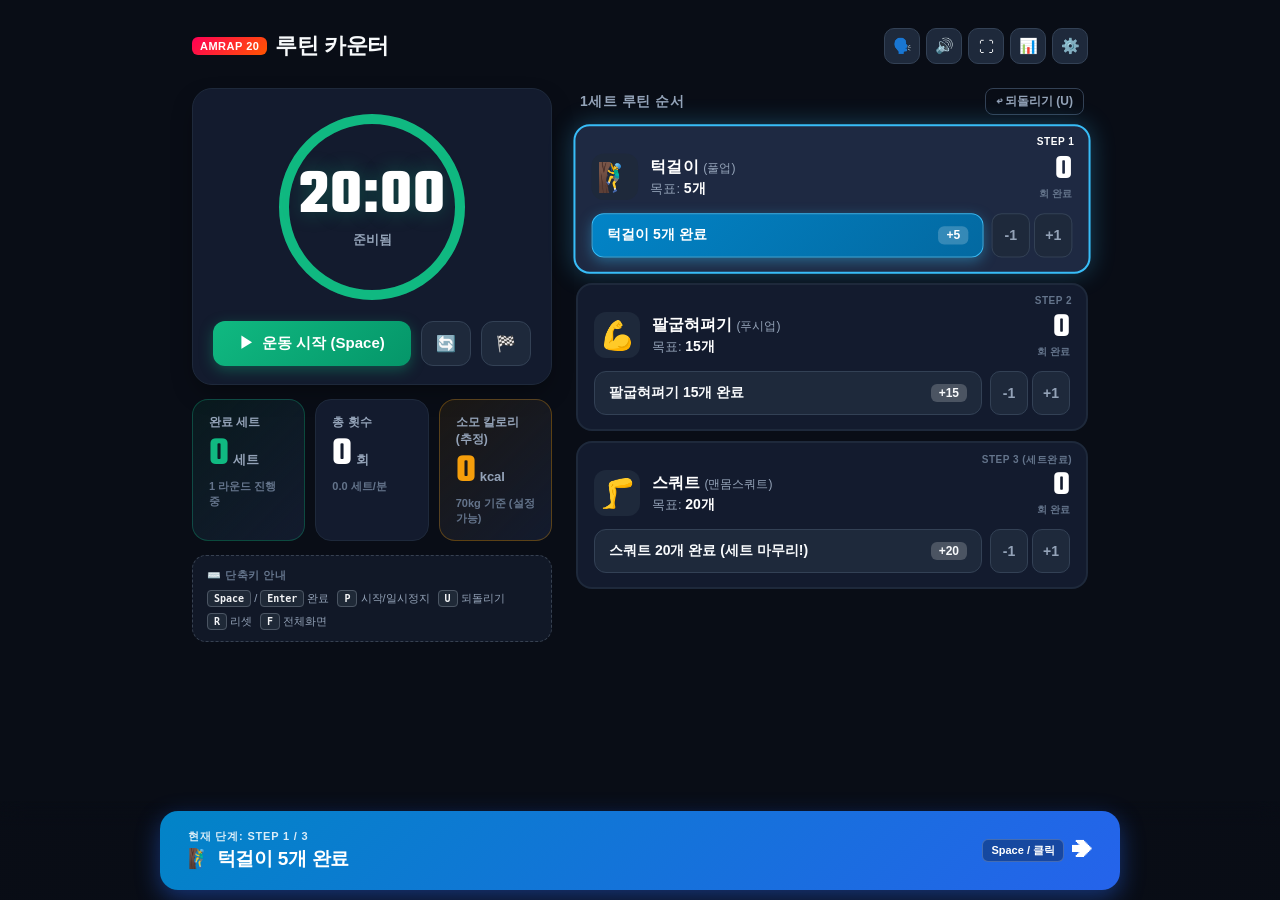
==== android/app/src/main/assets/index.html @ dd15c94a "feat: add android source files and wrapper" ====
<!DOCTYPE html>
<html lang="ko">
<head>
  <meta charset="UTF-8">
  <meta name="viewport" content="width=device-width, initial-scale=1.0, maximum-scale=1.0, user-scalable=no, viewport-fit=cover">
  <meta name="theme-color" content="#090d16">
  <meta name="apple-mobile-web-app-capable" content="yes">
  <meta name="apple-mobile-web-app-status-bar-style" content="black-translucent">
  <meta name="apple-mobile-web-app-title" content="AMRAP 20">
  <title>20분 AMRAP 운동 카운터</title>
  
  <link rel="manifest" href="manifest.json">
  <link rel="icon" type="image/png" href="icons/icon-192.png">
  <link rel="apple-touch-icon" href="icons/icon-192.png">
  
  <link rel="stylesheet" href="style.css">
  <link rel="preconnect" href="https://fonts.googleapis.com">
  <link rel="preconnect" href="https://fonts.gstatic.com" crossorigin>
  <link href="https://fonts.googleapis.com/css2?family=Pretendard:wght@400;600;700;800;900&family=Teko:wght@600;700&display=swap" rel="stylesheet">
</head>
<body>
  <div class="app-wrapper">
    <div class="app-container">
      <!-- Header -->
      <header class="app-header">
        <div class="header-left">
          <span class="badge-amrap">AMRAP 20</span>
          <h1>루틴 카운터</h1>
        </div>
        <div class="header-right">
          <button id="btnVoiceToggle" class="icon-btn" aria-label="음성 코치 토글" title="음성 코치 (TTS) 켜기/끄기">
            <span class="icon">🗣️</span>
          </button>
          <button id="btnSoundToggle" class="icon-btn" aria-label="사운드 토글" title="사운드 온/오프">
            <span class="icon">🔊</span>
          </button>
          <button id="btnFullscreen" class="icon-btn" aria-label="전체화면" title="전체화면 토글 (F)">
            <span class="icon">⛶</span>
          </button>
          <button id="btnHistory" class="icon-btn" aria-label="운동 기록" title="기록 보기">
            <span class="icon">📊</span>
          </button>
          <button id="btnSettings" class="icon-btn" aria-label="설정" title="시간 및 환경설정">
            <span class="icon">⚙️</span>
          </button>
        </div>
      </header>

      <!-- Desktop Layout Grid Wrapper -->
      <div class="main-content-grid">
        
        <!-- Left / Top Column: Timer & Live Stats -->
        <div class="timer-column">
          <!-- Timer Section -->
          <section class="timer-section">
            <div class="timer-card">
              <div class="timer-ring-container">
                <svg class="timer-ring-svg" viewBox="0 0 200 200">
                  <circle class="timer-ring-bg" cx="100" cy="100" r="88" />
                  <circle id="timerProgress" class="timer-ring-bar" cx="100" cy="100" r="88" />
                </svg>
                <div class="timer-content">
                  <div id="timerDisplay" class="timer-display">20:00</div>
                  <div id="timerStatus" class="timer-status">준비됨</div>
                </div>
              </div>

              <div class="timer-controls">
                <button id="btnStartPause" class="btn-primary-timer">
                  <span class="btn-icon">▶</span>
                  <span class="btn-text">운동 시작 (Space)</span>
                </button>
                <button id="btnReset" class="btn-secondary-timer" title="초기화 (R)">
                  <span class="btn-icon">🔄</span>
                </button>
                <button id="btnFinishEarly" class="btn-secondary-timer" title="운동 완료">
                  <span class="btn-icon">🏁</span>
                </button>
              </div>
            </div>
          </section>

          <!-- Live Stats Overview -->
          <section class="stats-overview">
            <div class="stat-box main-stat">
              <span class="stat-label">완료 세트</span>
              <div class="stat-value-wrap">
                <span id="statCompletedSets" class="stat-value highlight">0</span>
                <span class="stat-unit">세트</span>
              </div>
              <span id="statCurrentRound" class="stat-sub">1 라운드 진행 중</span>
            </div>

            <div class="stat-box">
              <span class="stat-label">총 횟수</span>
              <div class="stat-value-wrap">
                <span id="statTotalReps" class="stat-value">0</span>
                <span class="stat-unit">회</span>
              </div>
              <span id="statPace" class="stat-sub">0.0 세트/분</span>
            </div>

            <div class="stat-box calorie-stat">
              <span class="stat-label">소모 칼로리 (추정)</span>
              <div class="stat-value-wrap">
                <span id="statCalories" class="stat-value calorie-val">0</span>
                <span class="stat-unit">kcal</span>
              </div>
              <span id="statWeightLabel" class="stat-sub">70kg 기준 (설정 가능)</span>
            </div>
          </section>

          <!-- Keyboard Shortcuts Hint for Desktop Users -->
          <div class="keyboard-hints desktop-only">
            <div class="hints-title">⌨️ 단축키 안내</div>
            <div class="hints-grid">
              <span><kbd>Space</kbd> / <kbd>Enter</kbd> 완료</span>
              <span><kbd>P</kbd> 시작/일시정지</span>
              <span><kbd>U</kbd> 되돌리기</span>
              <span><kbd>R</kbd> 리셋</span>
              <span><kbd>F</kbd> 전체화면</span>
            </div>
          </div>
        </div>

        <!-- Right / Bottom Column: Routine Exercise Cards -->
        <div class="routine-column">
          <section class="exercise-section">
            <div class="section-title-wrap">
              <h2>1세트 루틴 순서</h2>
              <button id="btnUndo" class="btn-undo" title="이전 동작 취소 (U)">
                <span>↩ 되돌리기 (U)</span>
              </button>
            </div>

            <div class="exercise-cards">
              <!-- Exercise 1: Pull-up -->
              <div class="exercise-card" id="cardPullup" data-step="0">
                <div class="card-glow"></div>
                <div class="card-badge">STEP 1</div>
                <div class="card-main">
                  <div class="card-info">
                    <span class="ex-emoji">🧗‍♂️</span>
                    <div>
                      <h3 class="ex-name">턱걸이 <small>(풀업)</small></h3>
                      <p class="ex-target">목표: <strong>5개</strong></p>
                    </div>
                  </div>
                  <div class="card-count">
                    <span class="reps-done" id="repsPullup">0</span>
                    <span class="reps-label">회 완료</span>
                  </div>
                </div>
                <div class="card-actions">
                  <button class="btn-step-done" id="btnDonePullup">
                    <span>턱걸이 5개 완료</span>
                    <span class="plus-badge">+5</span>
                  </button>
                  <div class="rep-adjusters">
                    <button class="btn-adjust" data-ex="pullup" data-delta="-1" title="1회 감소">-1</button>
                    <button class="btn-adjust" data-ex="pullup" data-delta="1" title="1회 추가">+1</button>
                  </div>
                </div>
              </div>

              <!-- Exercise 2: Push-up -->
              <div class="exercise-card" id="cardPushup" data-step="1">
                <div class="card-glow"></div>
                <div class="card-badge">STEP 2</div>
                <div class="card-main">
                  <div class="card-info">
                    <span class="ex-emoji">💪</span>
                    <div>
                      <h3 class="ex-name">팔굽혀펴기 <small>(푸시업)</small></h3>
                      <p class="ex-target">목표: <strong>15개</strong></p>
                    </div>
                  </div>
                  <div class="card-count">
                    <span class="reps-done" id="repsPushup">0</span>
                    <span class="reps-label">회 완료</span>
                  </div>
                </div>
                <div class="card-actions">
                  <button class="btn-step-done" id="btnDonePushup">
                    <span>팔굽혀펴기 15개 완료</span>
                    <span class="plus-badge">+15</span>
                  </button>
                  <div class="rep-adjusters">
                    <button class="btn-adjust" data-ex="pushup" data-delta="-1" title="1회 감소">-1</button>
                    <button class="btn-adjust" data-ex="pushup" data-delta="1" title="1회 추가">+1</button>
                  </div>
                </div>
              </div>

              <!-- Exercise 3: Squat -->
              <div class="exercise-card" id="cardSquat" data-step="2">
                <div class="card-glow"></div>
                <div class="card-badge">STEP 3 (세트완료)</div>
                <div class="card-main">
                  <div class="card-info">
                    <span class="ex-emoji">🦵</span>
                    <div>
                      <h3 class="ex-name">스쿼트 <small>(맨몸스쿼트)</small></h3>
                      <p class="ex-target">목표: <strong>20개</strong></p>
                    </div>
                  </div>
                  <div class="card-count">
                    <span class="reps-done" id="repsSquat">0</span>
                    <span class="reps-label">회 완료</span>
                  </div>
                </div>
                <div class="card-actions">
                  <button class="btn-step-done" id="btnDoneSquat">
                    <span>스쿼트 20개 완료 (세트 마무리!)</span>
                    <span class="plus-badge">+20</span>
                  </button>
                  <div class="rep-adjusters">
                    <button class="btn-adjust" data-ex="squat" data-delta="-1" title="1회 감소">-1</button>
                    <button class="btn-adjust" data-ex="squat" data-delta="1" title="1회 추가">+1</button>
                  </div>
                </div>
              </div>
            </div>
          </section>
        </div>

      </div>

      <!-- Bottom Massive Action Button -->
      <div class="bottom-action-bar">
        <button id="btnMassiveAction" class="btn-massive-action">
          <div class="massive-action-content">
            <span id="massiveActionSubtitle" class="action-subtitle">현재 단계</span>
            <span id="massiveActionTitle" class="action-title">🔥 턱걸이 5개 완료하기</span>
          </div>
          <div class="action-btn-right">
            <span class="kbd-badge desktop-only">Space / 클릭</span>
            <span class="action-arrow">➔</span>
          </div>
        </button>
      </div>

      <!-- Workout Summary Modal -->
      <div id="modalSummary" class="modal-overlay">
        <div class="modal-card modal-card-lg">
          <div class="modal-header">
            <div class="celebrate-icon">🏆</div>
            <h2>운동 완료 & 성과 분석</h2>
            <p id="summarySubtitle">20분 동안 한계를 뛰어넘으셨습니다!</p>
          </div>
          <div class="modal-body">
            <!-- Score & Sets -->
            <div class="summary-highlight-box">
              <div class="summary-score-title">최종 달성 기록</div>
              <div class="summary-score-value">
                <span id="sumTotalSets">0</span> <small>세트</small>
                <span id="sumExtraRepsWrap" class="extra-reps-text">+ <span id="sumExtraReps">0</span>회</span>
              </div>
            </div>

            <!-- Reps Breakdown Grid -->
            <div class="summary-grid">
              <div class="summary-grid-item">
                <span class="sg-icon">🧗‍♂️</span>
                <span class="sg-name">턱걸이 (5개/세트)</span>
                <span id="sumPullups" class="sg-value">0회</span>
              </div>
              <div class="summary-grid-item">
                <span class="sg-icon">💪</span>
                <span class="sg-name">팔굽혀펴기 (15개/세트)</span>
                <span id="sumPushups" class="sg-value">0회</span>
              </div>
              <div class="summary-grid-item">
                <span class="sg-icon">🦵</span>
                <span class="sg-name">스쿼트 (20개/세트)</span>
                <span id="sumSquats" class="sg-value">0회</span>
              </div>
              <div class="summary-grid-item">
                <span class="sg-icon">⚡</span>
                <span class="sg-name">총 반복 횟수</span>
                <span id="sumGrandTotal" class="sg-value">0회</span>
              </div>
            </div>

            <!-- Detailed Calorie & Energy Analytics Card -->
            <div class="calorie-analytics-card">
              <div class="cac-header">
                <span class="cac-title">🔥 에너지 소비 및 칼로리 정밀 분석</span>
                <span class="cac-badge">METs & 일량 기반</span>
              </div>
              <div class="cac-main">
                <div class="cac-item">
                  <span class="cac-label">운동 중 직접 소모</span>
                  <span id="cacDirectCalories" class="cac-val">0 kcal</span>
                </div>
                <div class="cac-item">
                  <span class="cac-label">애프터번 효과 (EPOC)</span>
                  <span id="cacEpocCalories" class="cac-val text-amber">+0 kcal</span>
                </div>
                <div class="cac-item cac-total">
                  <span class="cac-label">총 추정 소비 칼로리</span>
                  <span id="cacTotalCalories" class="cac-val highlight-cal">0 kcal</span>
                </div>
              </div>
              <div class="cac-volume-row">
                <span>🏋️‍♂️ 총 들어올린 물리적 중량 (Work Volume)</span>
                <strong id="cacWorkVolume">약 0 kg</strong>
              </div>
            </div>

            <!-- User Calibration Bar (신뢰성 향상을 위한 사용자 입력) -->
            <div class="user-calibration-card">
              <div class="ucc-header">
                <span>👤 내 신체 정보로 칼로리 정확도 높이기</span>
              </div>
              <div class="ucc-inputs">
                <div class="ucc-input-group">
                  <label for="summaryWeightInput">체중(kg)</label>
                  <input type="number" id="summaryWeightInput" min="30" max="250" value="70">
                </div>
                <div class="ucc-input-group">
                  <label for="summaryGenderSelect">성별</label>
                  <select id="summaryGenderSelect">
                    <option value="male">남성</option>
                    <option value="female">여성</option>
                  </select>
                </div>
                <div class="ucc-input-group">
                  <label for="summaryIntensitySelect">체감 난이도</label>
                  <select id="summaryIntensitySelect">
                    <option value="1.0">보통 (RPE 7)</option>
                    <option value="1.15" selected>고강도 (RPE 8.5)</option>
                    <option value="1.3">한계 돌파 (RPE 10)</option>
                  </select>
                </div>
              </div>
              <p class="ucc-tip">💡 맨몸운동은 체중에 비례해 일량($W=mgh$)이 달라지므로, 실제 체중을 입력할 때 가장 신뢰성 높은 결과가 산출됩니다.</p>
            </div>

            <!-- Achieved Fitness Benefits (얻을 수 있는 신체적 결과물) -->
            <div class="fitness-benefits-card">
              <div class="fbc-title">🎯 이번 20분 세션으로 얻은 신체적 이점</div>
              <div class="fbc-list">
                <div class="fbc-item">
                  <span class="fbc-icon">🧗‍♂️</span>
                  <div>
                    <strong>상체 당기기 & 자세 교정 (턱걸이)</strong>
                    <p>광배근·대원근·이두근 자극 및 견갑골 하강 안정화로 굽은 등과 라운드숄더 개선에 탁월합니다.</p>
                  </div>
                </div>
                <div class="fbc-item">
                  <span class="fbc-icon">💪</span>
                  <div>
                    <strong>상체 밀기 & 코어 안정성 (팔굽혀펴기)</strong>
                    <p>대흉근(가슴)과 삼두근의 근지구력을 한계까지 펌핑하며, 플랭크 코어 지지력을 함께 단련합니다.</p>
                  </div>
                </div>
                <div class="fbc-item">
                  <span class="fbc-icon">🦵</span>
                  <div>
                    <strong>하체 파워 & 기초대사 증대 (스쿼트)</strong>
                    <p>인체 최대 근육군인 대퇴사두근과 둔근을 자극하여 혈당 조절 및 전신 혈액순환을 강력히 촉진합니다.</p>
                  </div>
                </div>
                <div class="fbc-item">
                  <span class="fbc-icon">⚡</span>
                  <div>
                    <strong>대사 활성화 & 심폐지구력 (AMRAP HIIT)</strong>
                    <p>무산소·유산소 하이브리드 부하로 최대산소섭취량(VO2 Max)을 자극하고 운동 후 24시간 애프터번을 유도합니다.</p>
                  </div>
                </div>
              </div>
            </div>

            <!-- Duration & Pace Info -->
            <div class="summary-info-row">
              <span>⏱ 실제 운동 시간</span>
              <strong id="sumDuration">20:00</strong>
            </div>
            <div class="summary-info-row">
              <span>⚡ 평균 세트 페이스</span>
              <strong id="sumAvgPace">-</strong>
            </div>
          </div>
          <div class="modal-footer">
            <button id="btnShareRecord" class="btn-modal-share">📋 성과 요약 복사 (카톡/SNS 공유)</button>
            <button id="btnSaveRecord" class="btn-modal-primary">기록 저장하기</button>
            <button id="btnCloseSummary" class="btn-modal-secondary">닫기</button>
          </div>
        </div>
      </div>

      <!-- History Modal -->
      <div id="modalHistory" class="modal-overlay">
        <div class="modal-card">
          <div class="modal-header">
            <div class="celebrate-icon">📊</div>
            <h2>운동 기록 히스토리</h2>
            <p>이전 20분 AMRAP 챌린지 기록들입니다.</p>
          </div>
          <div class="modal-body history-list-container">
            <div id="historyList" class="history-list">
              <!-- Dynamic items -->
            </div>
          </div>
          <div class="modal-footer">
            <button id="btnClearHistory" class="btn-modal-danger">기록 전체 삭제</button>
            <button id="btnCloseHistory" class="btn-modal-secondary">닫기</button>
          </div>
        </div>
      </div>

      <!-- Settings Modal -->
      <div id="modalSettings" class="modal-overlay">
        <div class="modal-card">
          <div class="modal-header">
            <div class="celebrate-icon">⚙️</div>
            <h2>환경설정 & 사용자 프로필</h2>
            <p>운동 시간 및 정확한 칼로리 측정을 위한 신체 정보를 설정합니다.</p>
          </div>
          <div class="modal-body">
            <!-- User Body Profile Section -->
            <div class="setting-section-box">
              <h3 class="setting-subhead">👤 사용자 신체 프로필 (칼로리 정밀 계산)</h3>
              <div class="setting-grid-2col">
                <div class="setting-group">
                  <label for="settingWeight">체중 (kg)</label>
                  <input type="number" id="settingWeight" min="30" max="250" value="70" class="input-modern">
                </div>
                <div class="setting-group">
                  <label for="settingAge">나이 (만 나이)</label>
                  <input type="number" id="settingAge" min="10" max="100" value="30" class="input-modern">
                </div>
              </div>
              <div class="setting-grid-2col">
                <div class="setting-group">
                  <label for="settingGender">성별</label>
                  <select id="settingGender" class="input-modern">
                    <option value="male">남성</option>
                    <option value="female">여성</option>
                  </select>
                </div>
                <div class="setting-group">
                  <label for="settingIntensity">기본 체감 강도</label>
                  <select id="settingIntensity" class="input-modern">
                    <option value="1.0">보통 (RPE 7)</option>
                    <option value="1.15" selected>고강도 (RPE 8.5)</option>
                    <option value="1.3">한계 돌파 (RPE 10)</option>
                  </select>
                </div>
              </div>
            </div>

            <!-- Timer Presets -->
            <div class="setting-group">
              <label>⏱ 제한 시간 선택</label>
              <div class="time-presets">
                <button class="btn-preset active" data-minutes="20">20분 (표준)</button>
                <button class="btn-preset" data-minutes="15">15분</button>
                <button class="btn-preset" data-minutes="10">10분</button>
                <button class="btn-preset" data-minutes="5">5분</button>
              </div>
            </div>

            <!-- Voice & Vibration Toggles -->
            <div class="setting-group">
              <label>🗣️ 음성 코치 (TTS)</label>
              <div class="toggle-switch-row">
                <span>단계 전환 시 한국어 음성 안내</span>
                <input type="checkbox" id="toggleVoice" checked>
              </div>
            </div>
            <div class="setting-group">
              <label>📳 진동 피드백 (모바일)</label>
              <div class="toggle-switch-row">
                <span>버튼 클릭 시 진동 울림</span>
                <input type="checkbox" id="toggleVibration" checked>
              </div>
            </div>
          </div>
          <div class="modal-footer">
            <button id="btnSaveSettings" class="btn-modal-primary">설정 저장하기</button>
          </div>
        </div>
      </div>

    </div>
  </div>

  <script src="app.js"></script>
  <script>
    // Register Service Worker for PWA
    if ('serviceWorker' in navigator) {
      window.addEventListener('load', () => {
        navigator.serviceWorker.register('./sw.js').catch((err) => {
          console.log('SW registration note:', err);
        });
      });
    }
  </script>
</body>
</html>
---- android/app/src/main/assets/style.css ----
:root {
  --bg-dark: #090d16;
  --bg-card: #131b2e;
  --bg-card-active: #1e2942;
  --text-primary: #f8fafc;
  --text-secondary: #94a3b8;
  --text-muted: #64748b;
  
  --color-pullup: #38bdf8;   /* Sky blue */
  --color-pushup: #f59e0b;   /* Amber */
  --color-squat: #10b981;    /* Emerald */
  --color-accent: #6366f1;   /* Indigo */
  --color-danger: #ef4444;   /* Red */
  --color-warning: #facc15;  /* Yellow */
  
  --font-main: 'Pretendard', -apple-system, BlinkMacSystemFont, 'Segoe UI', Roboto, sans-serif;
  --font-numeric: 'Teko', 'Pretendard', sans-serif;
  
  --safe-top: env(safe-area-inset-top, 0px);
  --safe-bottom: env(safe-area-inset-bottom, 0px);
}

* {
  box-sizing: border-box;
  margin: 0;
  padding: 0;
  -webkit-tap-highlight-color: transparent;
  user-select: none;
}

body {
  background-color: var(--bg-dark);
  color: var(--text-primary);
  font-family: var(--font-main);
  min-height: 100vh;
  min-height: 100dvh;
  overflow-x: hidden;
  padding-top: var(--safe-top);
  padding-bottom: calc(var(--safe-bottom) + 96px);
}

.app-wrapper {
  width: 100%;
  display: flex;
  justify-content: center;
}

.app-container {
  width: 100%;
  max-width: 500px;
  padding: 12px 16px;
  display: flex;
  flex-direction: column;
  gap: 16px;
  transition: max-width 0.3s ease;
}

/* Header */
.app-header {
  display: flex;
  justify-content: space-between;
  align-items: center;
  padding: 4px 0;
}

.header-left {
  display: flex;
  align-items: center;
  gap: 8px;
}

.badge-amrap {
  background: linear-gradient(135deg, #ff0055, #ff5500);
  color: #fff;
  font-size: 11px;
  font-weight: 800;
  padding: 3px 8px;
  border-radius: 6px;
  letter-spacing: 0.5px;
}

.header-left h1 {
  font-size: 18px;
  font-weight: 800;
  letter-spacing: -0.5px;
}

.header-right {
  display: flex;
  gap: 6px;
}

.icon-btn {
  background: #1e293b;
  border: 1px solid #334155;
  color: var(--text-primary);
  width: 36px;
  height: 36px;
  border-radius: 10px;
  font-size: 15px;
  display: flex;
  align-items: center;
  justify-content: center;
  cursor: pointer;
  transition: all 0.15s ease;
}

.icon-btn:hover {
  background: #334155;
  border-color: #475569;
}

.icon-btn:active {
  transform: scale(0.92);
}

/* Main Content Grid */
.main-content-grid {
  display: flex;
  flex-direction: column;
  gap: 16px;
}

.timer-column {
  display: flex;
  flex-direction: column;
  gap: 14px;
}

.routine-column {
  display: flex;
  flex-direction: column;
  gap: 14px;
}

/* Timer Section */
.timer-section {
  width: 100%;
}

.timer-card {
  background: var(--bg-card);
  border: 1px solid #1e293b;
  border-radius: 20px;
  padding: 18px 20px;
  display: flex;
  flex-direction: column;
  align-items: center;
  gap: 14px;
  box-shadow: 0 10px 25px -5px rgba(0, 0, 0, 0.4);
}

.timer-ring-container {
  position: relative;
  width: 170px;
  height: 170px;
  display: flex;
  align-items: center;
  justify-content: center;
}

.timer-ring-svg {
  width: 100%;
  height: 100%;
  transform: rotate(-90deg);
}

.timer-ring-bg {
  fill: none;
  stroke: #1e293b;
  stroke-width: 10;
}

.timer-ring-bar {
  fill: none;
  stroke: #10b981;
  stroke-width: 10;
  stroke-linecap: round;
  stroke-dasharray: 552.92;
  stroke-dashoffset: 0;
  transition: stroke-dashoffset 0.4s linear, stroke 0.3s ease;
}

.timer-ring-bar.warning {
  stroke: #f59e0b;
}

.timer-ring-bar.danger {
  stroke: #ef4444;
}

.timer-content {
  position: absolute;
  display: flex;
  flex-direction: column;
  align-items: center;
  justify-content: center;
}

.timer-display {
  font-family: var(--font-numeric);
  font-size: 58px;
  font-weight: 700;
  line-height: 1;
  letter-spacing: 1px;
  color: #ffffff;
  text-shadow: 0 0 20px rgba(16, 185, 129, 0.3);
}

.timer-status {
  font-size: 13px;
  font-weight: 600;
  color: var(--text-secondary);
  margin-top: 2px;
}

.timer-controls {
  display: flex;
  gap: 10px;
  width: 100%;
}

.btn-primary-timer {
  flex: 1;
  background: linear-gradient(135deg, #10b981, #059669);
  color: white;
  border: none;
  border-radius: 12px;
  padding: 13px 16px;
  font-size: 15px;
  font-weight: 700;
  display: flex;
  align-items: center;
  justify-content: center;
  gap: 8px;
  cursor: pointer;
  box-shadow: 0 4px 14px rgba(16, 185, 129, 0.35);
  transition: all 0.15s ease;
}

.btn-primary-timer.running {
  background: linear-gradient(135deg, #f59e0b, #d97706);
  box-shadow: 0 4px 14px rgba(245, 158, 11, 0.35);
}

.btn-primary-timer:hover {
  filter: brightness(1.08);
}

.btn-primary-timer:active {
  transform: scale(0.97);
}

.btn-secondary-timer {
  background: #1e293b;
  color: var(--text-primary);
  border: 1px solid #334155;
  border-radius: 12px;
  padding: 12px 14px;
  font-size: 16px;
  cursor: pointer;
  transition: all 0.15s ease;
}

.btn-secondary-timer:hover {
  background: #334155;
}

.btn-secondary-timer:active {
  transform: scale(0.95);
}

/* Stats Overview */
.stats-overview {
  display: grid;
  grid-template-columns: 1fr 1fr;
  gap: 12px;
}

.stat-box {
  background: var(--bg-card);
  border: 1px solid #1e293b;
  border-radius: 16px;
  padding: 14px 16px;
  display: flex;
  flex-direction: column;
  gap: 4px;
}

.stat-box.main-stat {
  border-color: rgba(16, 185, 129, 0.3);
  background: linear-gradient(135deg, rgba(16, 185, 129, 0.08), var(--bg-card));
}

.stat-label {
  font-size: 12px;
  font-weight: 600;
  color: var(--text-secondary);
}

.stat-value-wrap {
  display: flex;
  align-items: baseline;
  gap: 4px;
}

.stat-value {
  font-family: var(--font-numeric);
  font-size: 40px;
  font-weight: 700;
  line-height: 1;
  color: #fff;
}

.stat-value.highlight {
  color: #10b981;
}

.stat-unit {
  font-size: 13px;
  font-weight: 600;
  color: var(--text-secondary);
}

.stat-sub {
  font-size: 11px;
  font-weight: 600;
  color: var(--text-muted);
}

/* Keyboard Hints */
.keyboard-hints {
  background: #111827;
  border: 1px dashed #374151;
  border-radius: 14px;
  padding: 12px 14px;
  display: flex;
  flex-direction: column;
  gap: 8px;
}

.hints-title {
  font-size: 11px;
  font-weight: 700;
  color: var(--text-muted);
  text-transform: uppercase;
  letter-spacing: 0.5px;
}

.hints-grid {
  display: flex;
  flex-wrap: wrap;
  gap: 8px;
  font-size: 11px;
  color: var(--text-secondary);
}

kbd {
  background: #1f2937;
  border: 1px solid #4b5563;
  box-shadow: 0 1px 0 1px #111827;
  color: #f3f4f6;
  border-radius: 4px;
  padding: 2px 6px;
  font-size: 10px;
  font-family: monospace;
  font-weight: 700;
}

/* Exercise Cards Section */
.exercise-section {
  display: flex;
  flex-direction: column;
  gap: 10px;
}

.section-title-wrap {
  display: flex;
  justify-content: space-between;
  align-items: center;
  padding: 0 4px;
}

.section-title-wrap h2 {
  font-size: 14px;
  font-weight: 700;
  color: var(--text-secondary);
  text-transform: uppercase;
  letter-spacing: 0.5px;
}

.btn-undo {
  background: transparent;
  border: 1px solid #334155;
  color: var(--text-secondary);
  font-size: 12px;
  font-weight: 600;
  padding: 4px 10px;
  border-radius: 8px;
  cursor: pointer;
  transition: all 0.15s ease;
}

.btn-undo:hover {
  background: #1e293b;
  color: #fff;
  border-color: #475569;
}

.btn-undo:active {
  background: #334155;
}

.exercise-cards {
  display: flex;
  flex-direction: column;
  gap: 10px;
}

.exercise-card {
  position: relative;
  background: var(--bg-card);
  border: 2px solid #1e293b;
  border-radius: 16px;
  padding: 14px 16px;
  display: flex;
  flex-direction: column;
  gap: 12px;
  transition: all 0.2s cubic-bezier(0.16, 1, 0.3, 1);
  overflow: hidden;
}

.exercise-card.active {
  border-color: #38bdf8;
  background: var(--bg-card-active);
  box-shadow: 0 0 24px rgba(56, 189, 248, 0.25);
  transform: scale(1.01);
}

.exercise-card#cardPullup.active {
  border-color: var(--color-pullup);
  box-shadow: 0 0 24px rgba(56, 189, 248, 0.3);
}

.exercise-card#cardPushup.active {
  border-color: var(--color-pushup);
  box-shadow: 0 0 24px rgba(245, 158, 11, 0.3);
}

.exercise-card#cardSquat.active {
  border-color: var(--color-squat);
  box-shadow: 0 0 24px rgba(16, 185, 129, 0.3);
}

.card-badge {
  position: absolute;
  top: 10px;
  right: 14px;
  font-size: 10px;
  font-weight: 800;
  color: var(--text-muted);
  letter-spacing: 0.5px;
}

.exercise-card.active .card-badge {
  color: #fff;
}

.card-main {
  display: flex;
  justify-content: space-between;
  align-items: center;
}

.card-info {
  display: flex;
  align-items: center;
  gap: 12px;
}

.ex-emoji {
  font-size: 28px;
  background: #1e293b;
  width: 46px;
  height: 46px;
  display: flex;
  align-items: center;
  justify-content: center;
  border-radius: 12px;
}

.ex-name {
  font-size: 16px;
  font-weight: 800;
  color: #fff;
}

.ex-name small {
  font-size: 12px;
  font-weight: 500;
  color: var(--text-secondary);
}

.ex-target {
  font-size: 13px;
  color: var(--text-secondary);
  margin-top: 2px;
}

.ex-target strong {
  color: #fff;
  font-size: 14px;
}

.card-count {
  display: flex;
  flex-direction: column;
  align-items: flex-end;
}

.reps-done {
  font-family: var(--font-numeric);
  font-size: 34px;
  font-weight: 700;
  color: #fff;
  line-height: 1;
}

.reps-label {
  font-size: 10px;
  font-weight: 600;
  color: var(--text-muted);
}

/* Card Actions */
.card-actions {
  display: flex;
  gap: 8px;
}

.btn-step-done {
  flex: 1;
  background: #1e293b;
  border: 1px solid #334155;
  color: var(--text-primary);
  border-radius: 12px;
  padding: 12px 14px;
  font-size: 14px;
  font-weight: 700;
  display: flex;
  align-items: center;
  justify-content: space-between;
  cursor: pointer;
  transition: all 0.15s ease;
}

.exercise-card.active .btn-step-done {
  background: linear-gradient(135deg, #2563eb, #1d4ed8);
  border-color: #3b82f6;
  color: white;
  box-shadow: 0 4px 14px rgba(37, 99, 235, 0.4);
}

.exercise-card#cardPullup.active .btn-step-done {
  background: linear-gradient(135deg, #0284c7, #0369a1);
  border-color: #38bdf8;
  box-shadow: 0 4px 14px rgba(56, 189, 248, 0.4);
}

.exercise-card#cardPushup.active .btn-step-done {
  background: linear-gradient(135deg, #d97706, #b45309);
  border-color: #f59e0b;
  box-shadow: 0 4px 14px rgba(245, 158, 11, 0.4);
}

.exercise-card#cardSquat.active .btn-step-done {
  background: linear-gradient(135deg, #059669, #047857);
  border-color: #10b981;
  box-shadow: 0 4px 14px rgba(16, 185, 129, 0.4);
}

.btn-step-done:hover {
  filter: brightness(1.1);
}

.btn-step-done:active {
  transform: scale(0.97);
}

.plus-badge {
  background: rgba(255, 255, 255, 0.2);
  padding: 2px 8px;
  border-radius: 6px;
  font-weight: 800;
  font-size: 12px;
}

.rep-adjusters {
  display: flex;
  gap: 4px;
}

.btn-adjust {
  background: #1e293b;
  border: 1px solid #334155;
  color: var(--text-secondary);
  border-radius: 10px;
  width: 38px;
  height: 100%;
  font-size: 14px;
  font-weight: 700;
  display: flex;
  align-items: center;
  justify-content: center;
  cursor: pointer;
  transition: all 0.12s ease;
}

.btn-adjust:hover {
  background: #334155;
  color: #fff;
}

.btn-adjust:active {
  transform: scale(0.92);
}

/* Bottom Massive Action Button */
.bottom-action-bar {
  position: fixed;
  bottom: 0;
  left: 0;
  right: 0;
  padding: 10px 16px calc(10px + var(--safe-bottom));
  background: linear-gradient(to top, rgba(9, 13, 22, 0.98) 70%, rgba(9, 13, 22, 0));
  backdrop-filter: blur(12px);
  z-index: 100;
  display: flex;
  justify-content: center;
}

.btn-massive-action {
  width: 100%;
  max-width: 500px;
  background: linear-gradient(135deg, #0284c7, #2563eb);
  color: white;
  border: none;
  border-radius: 18px;
  padding: 16px 20px;
  display: flex;
  align-items: center;
  justify-content: space-between;
  box-shadow: 0 8px 24px rgba(37, 99, 235, 0.45);
  cursor: pointer;
  transition: all 0.15s cubic-bezier(0.16, 1, 0.3, 1);
}

.btn-massive-action:hover {
  filter: brightness(1.08);
}

.btn-massive-action:active {
  transform: scale(0.97);
  box-shadow: 0 4px 12px rgba(37, 99, 235, 0.3);
}

.massive-action-content {
  display: flex;
  flex-direction: column;
  align-items: flex-start;
  gap: 2px;
}

.action-subtitle {
  font-size: 11px;
  font-weight: 700;
  text-transform: uppercase;
  letter-spacing: 0.8px;
  opacity: 0.85;
}

.action-title {
  font-size: 17px;
  font-weight: 900;
  letter-spacing: -0.3px;
}

.action-btn-right {
  display: flex;
  align-items: center;
  gap: 8px;
}

.kbd-badge {
  background: rgba(0, 0, 0, 0.3);
  padding: 3px 8px;
  border-radius: 6px;
  font-size: 11px;
  font-weight: 700;
  border: 1px solid rgba(255, 255, 255, 0.2);
}

.action-arrow {
  font-size: 20px;
  font-weight: 800;
}

/* Modals */
.modal-overlay {
  position: fixed;
  inset: 0;
  background: rgba(0, 0, 0, 0.75);
  backdrop-filter: blur(8px);
  display: none;
  align-items: center;
  justify-content: center;
  padding: 20px;
  z-index: 200;
  opacity: 0;
  transition: opacity 0.25s ease;
}

.modal-overlay.show {
  display: flex;
  opacity: 1;
}

.modal-card {
  background: #131b2e;
  border: 1px solid #334155;
  border-radius: 24px;
  width: 100%;
  max-width: 440px;
  max-height: 85vh;
  overflow-y: auto;
  padding: 24px;
  display: flex;
  flex-direction: column;
  gap: 20px;
  box-shadow: 0 25px 50px -12px rgba(0, 0, 0, 0.7);
  transform: translateY(20px) scale(0.95);
  transition: transform 0.25s cubic-bezier(0.16, 1, 0.3, 1);
}

.modal-overlay.show .modal-card {
  transform: translateY(0) scale(1);
}

.modal-header {
  text-align: center;
  display: flex;
  flex-direction: column;
  align-items: center;
  gap: 6px;
}

.celebrate-icon {
  font-size: 44px;
  margin-bottom: 2px;
}

.modal-header h2 {
  font-size: 22px;
  font-weight: 800;
}

.modal-header p {
  font-size: 13px;
  color: var(--text-secondary);
}

/* Summary Box */
.summary-highlight-box {
  background: linear-gradient(135deg, rgba(16, 185, 129, 0.15), rgba(56, 189, 248, 0.15));
  border: 1px solid rgba(16, 185, 129, 0.4);
  border-radius: 16px;
  padding: 16px;
  text-align: center;
}

.summary-score-title {
  font-size: 12px;
  font-weight: 700;
  color: var(--text-secondary);
  text-transform: uppercase;
}

.summary-score-value {
  font-family: var(--font-numeric);
  font-size: 48px;
  font-weight: 700;
  color: #fff;
  line-height: 1.1;
}

.summary-score-value small {
  font-size: 18px;
  font-family: var(--font-main);
  color: #10b981;
}

.extra-reps-text {
  font-size: 16px;
  font-family: var(--font-main);
  color: var(--color-warning);
  font-weight: 700;
  margin-left: 6px;
}

.summary-grid {
  display: grid;
  grid-template-columns: 1fr 1fr;
  gap: 10px;
  margin-top: 14px;
}

.summary-grid-item {
  background: #1e293b;
  border-radius: 12px;
  padding: 12px;
  display: flex;
  flex-direction: column;
  align-items: center;
  gap: 4px;
}

.sg-icon {
  font-size: 20px;
}

.sg-name {
  font-size: 11px;
  font-weight: 600;
  color: var(--text-secondary);
}

.sg-value {
  font-family: var(--font-numeric);
  font-size: 22px;
  font-weight: 700;
  color: #fff;
}

.summary-info-row {
  display: flex;
  justify-content: space-between;
  font-size: 13px;
  color: var(--text-secondary);
  padding: 8px 0;
  border-bottom: 1px solid #1e293b;
}

.summary-info-row strong {
  color: #fff;
}

.modal-footer {
  display: flex;
  flex-direction: column;
  gap: 8px;
}

.btn-modal-share {
  background: linear-gradient(135deg, #0284c7, #2563eb);
  color: white;
  border: none;
  border-radius: 14px;
  padding: 13px;
  font-size: 14px;
  font-weight: 700;
  cursor: pointer;
  transition: all 0.15s ease;
}

.btn-modal-share:hover {
  filter: brightness(1.1);
}

.btn-modal-primary {
  background: linear-gradient(135deg, #10b981, #059669);
  color: white;
  border: none;
  border-radius: 14px;
  padding: 14px;
  font-size: 15px;
  font-weight: 700;
  cursor: pointer;
}

.btn-modal-secondary {
  background: #1e293b;
  color: var(--text-primary);
  border: 1px solid #334155;
  border-radius: 14px;
  padding: 12px;
  font-size: 14px;
  font-weight: 600;
  cursor: pointer;
}

.btn-modal-danger {
  background: rgba(239, 68, 68, 0.15);
  color: #ef4444;
  border: 1px solid rgba(239, 68, 68, 0.3);
  border-radius: 14px;
  padding: 12px;
  font-size: 14px;
  font-weight: 600;
  cursor: pointer;
}

/* History List */
.history-list {
  display: flex;
  flex-direction: column;
  gap: 10px;
  max-height: 320px;
  overflow-y: auto;
}

.history-item {
  background: #1e293b;
  border-radius: 12px;
  padding: 12px 14px;
  display: flex;
  justify-content: space-between;
  align-items: center;
}

.history-date {
  font-size: 11px;
  color: var(--text-muted);
}

.history-details {
  font-size: 13px;
  font-weight: 700;
  color: #fff;
  margin-top: 2px;
}

.history-badge {
  background: rgba(16, 185, 129, 0.2);
  color: #10b981;
  font-size: 14px;
  font-weight: 800;
  padding: 4px 10px;
  border-radius: 8px;
}

.empty-history {
  text-align: center;
  color: var(--text-muted);
  padding: 24px 0;
  font-size: 13px;
}

/* Settings presets */
.setting-group {
  display: flex;
  flex-direction: column;
  gap: 10px;
  margin-bottom: 16px;
}

.setting-group label {
  font-size: 13px;
  font-weight: 700;
  color: var(--text-secondary);
}

.time-presets {
  display: grid;
  grid-template-columns: repeat(4, 1fr);
  gap: 8px;
}

.btn-preset {
  background: #1e293b;
  border: 1px solid #334155;
  color: var(--text-primary);
  border-radius: 10px;
  padding: 10px 4px;
  font-size: 12px;
  font-weight: 700;
  cursor: pointer;
  transition: all 0.15s ease;
}

.btn-preset.active {
  background: #2563eb;
  border-color: #3b82f6;
  color: white;
}

.toggle-switch-row {
  display: flex;
  justify-content: space-between;
  align-items: center;
  font-size: 13px;
  color: var(--text-primary);
}

.toggle-switch-row input[type="checkbox"] {
  width: 20px;
  height: 20px;
  accent-color: #10b981;
  cursor: pointer;
}

/* Flash Animations */
@keyframes flashGlow {
  0% { transform: scale(1); filter: brightness(1); }
  50% { transform: scale(1.03); filter: brightness(1.3); }
  100% { transform: scale(1); filter: brightness(1); }
}

.flash-anim {
  animation: flashGlow 0.3s cubic-bezier(0.16, 1, 0.3, 1);
}

/* Desktop & Wide Screen Responsive Layout */
.desktop-only {
  display: none;
}

@media (min-width: 768px) {
  body {
    padding-bottom: 110px;
  }

  .desktop-only {
    display: flex;
  }

  .app-container {
    max-width: 960px;
    padding: 24px 32px;
    gap: 20px;
  }

  .app-header h1 {
    font-size: 22px;
  }

  .main-content-grid {
    display: grid;
    grid-template-columns: 360px 1fr;
    gap: 24px;
    align-items: start;
  }

  .timer-ring-container {
    width: 200px;
    height: 200px;
  }

  .timer-display {
    font-size: 64px;
  }

  .btn-massive-action {
    max-width: 960px;
    padding: 18px 28px;
  }

  .action-title {
    font-size: 19px;
  }
}

/* Shortcut Toast */
.shortcut-toast {
  position: fixed;
  top: 24px;
  left: 50%;
  transform: translateX(-50%) translateY(-20px);
  background: rgba(15, 23, 42, 0.92);
  border: 1px solid #38bdf8;
  color: #f8fafc;
  padding: 10px 20px;
  border-radius: 9999px;
  font-size: 14px;
  font-weight: 700;
  box-shadow: 0 10px 25px -5px rgba(0, 0, 0, 0.6), 0 0 15px rgba(56, 189, 248, 0.3);
  backdrop-filter: blur(10px);
  z-index: 9999;
  opacity: 0;
  pointer-events: none;
  transition: all 0.2s cubic-bezier(0.16, 1, 0.3, 1);
}

.shortcut-toast.show {
  transform: translateX(-50%) translateY(0);
  opacity: 1;
}

/* Enhanced Stats Grid */
.stats-overview {
  display: grid;
  grid-template-columns: 1fr 1fr 1fr;
  gap: 10px;
}

.stat-box.calorie-stat {
  border-color: rgba(245, 158, 11, 0.3);
  background: linear-gradient(135deg, rgba(245, 158, 11, 0.08), var(--bg-card));
}

.calorie-val {
  color: #f59e0b;
}

.modal-card-lg {
  max-width: 580px;
}

/* Calorie Analytics Card */
.calorie-analytics-card {
  background: #1e293b;
  border: 1px solid rgba(245, 158, 11, 0.35);
  border-radius: 16px;
  padding: 16px;
  display: flex;
  flex-direction: column;
  gap: 12px;
}

.cac-header {
  display: flex;
  justify-content: space-between;
  align-items: center;
}

.cac-title {
  font-size: 13px;
  font-weight: 700;
  color: #f8fafc;
}

.cac-badge {
  background: rgba(245, 158, 11, 0.2);
  color: #f59e0b;
  font-size: 10px;
  font-weight: 700;
  padding: 2px 6px;
  border-radius: 6px;
}

.cac-main {
  display: grid;
  grid-template-columns: 1fr 1fr 1.2fr;
  gap: 8px;
  background: #0f172a;
  border-radius: 12px;
  padding: 12px;
}

.cac-item {
  display: flex;
  flex-direction: column;
  gap: 2px;
}

.cac-item.cac-total {
  border-left: 1px solid #334155;
  padding-left: 10px;
}

.cac-label {
  font-size: 10px;
  font-weight: 600;
  color: var(--text-secondary);
}

.cac-val {
  font-family: var(--font-numeric);
  font-size: 20px;
  font-weight: 700;
  color: #fff;
}

.text-amber {
  color: #fbbf24;
}

.highlight-cal {
  font-size: 24px;
  color: #10b981;
}

.cac-volume-row {
  display: flex;
  justify-content: space-between;
  font-size: 12px;
  color: var(--text-secondary);
  border-top: 1px dashed #334155;
  padding-top: 8px;
}

.cac-volume-row strong {
  color: #38bdf8;
}

/* User Calibration Card */
.user-calibration-card {
  background: rgba(15, 23, 42, 0.8);
  border: 1px solid #334155;
  border-radius: 14px;
  padding: 14px;
  display: flex;
  flex-direction: column;
  gap: 10px;
}

.ucc-header {
  font-size: 12px;
  font-weight: 700;
  color: #38bdf8;
}

.ucc-inputs {
  display: grid;
  grid-template-columns: 1fr 1fr 1.2fr;
  gap: 8px;
}

.ucc-input-group {
  display: flex;
  flex-direction: column;
  gap: 4px;
}

.ucc-input-group label {
  font-size: 10px;
  font-weight: 600;
  color: var(--text-secondary);
}

.ucc-input-group input,
.ucc-input-group select,
.input-modern {
  background: #1e293b;
  border: 1px solid #475569;
  color: #fff;
  border-radius: 8px;
  padding: 8px 10px;
  font-size: 13px;
  font-weight: 600;
  outline: none;
  width: 100%;
}

.ucc-input-group input:focus,
.ucc-input-group select:focus,
.input-modern:focus {
  border-color: #38bdf8;
  box-shadow: 0 0 0 2px rgba(56, 189, 248, 0.2);
}

.ucc-tip {
  font-size: 11px;
  color: var(--text-muted);
  line-height: 1.4;
}

/* Fitness Benefits Card */
.fitness-benefits-card {
  background: #131b2e;
  border: 1px solid #1e293b;
  border-radius: 16px;
  padding: 16px;
  display: flex;
  flex-direction: column;
  gap: 12px;
}

.fbc-title {
  font-size: 13px;
  font-weight: 700;
  color: var(--text-primary);
}

.fbc-list {
  display: flex;
  flex-direction: column;
  gap: 10px;
}

.fbc-item {
  display: flex;
  gap: 12px;
  align-items: flex-start;
  background: #1e293b;
  border-radius: 12px;
  padding: 10px 12px;
}

.fbc-icon {
  font-size: 22px;
  background: #0f172a;
  width: 36px;
  height: 36px;
  display: flex;
  align-items: center;
  justify-content: center;
  border-radius: 10px;
  flex-shrink: 0;
}

.fbc-item strong {
  font-size: 12px;
  color: #fff;
  display: block;
  margin-bottom: 2px;
}

.fbc-item p {
  font-size: 11px;
  color: var(--text-secondary);
  line-height: 1.4;
  margin: 0;
}

/* Setting section styles */
.setting-section-box {
  background: #1e293b;
  border-radius: 14px;
  padding: 14px;
  display: flex;
  flex-direction: column;
  gap: 10px;
  margin-bottom: 14px;
}

.setting-subhead {
  font-size: 13px;
  font-weight: 700;
  color: #38bdf8;
}

.setting-grid-2col {
  display: grid;
  grid-template-columns: 1fr 1fr;
  gap: 10px;
}

@media (max-width: 500px) {
  .stats-overview {
    grid-template-columns: 1fr 1fr;
  }
  .stat-box.calorie-stat {
    grid-column: span 2;
  }
  .cac-main {
    grid-template-columns: 1fr 1fr;
  }
  .cac-item.cac-total {
    grid-column: span 2;
    border-left: none;
    border-top: 1px solid #334155;
    padding-left: 0;
    padding-top: 6px;
  }
  .ucc-inputs {
    grid-template-columns: 1fr;
  }
}
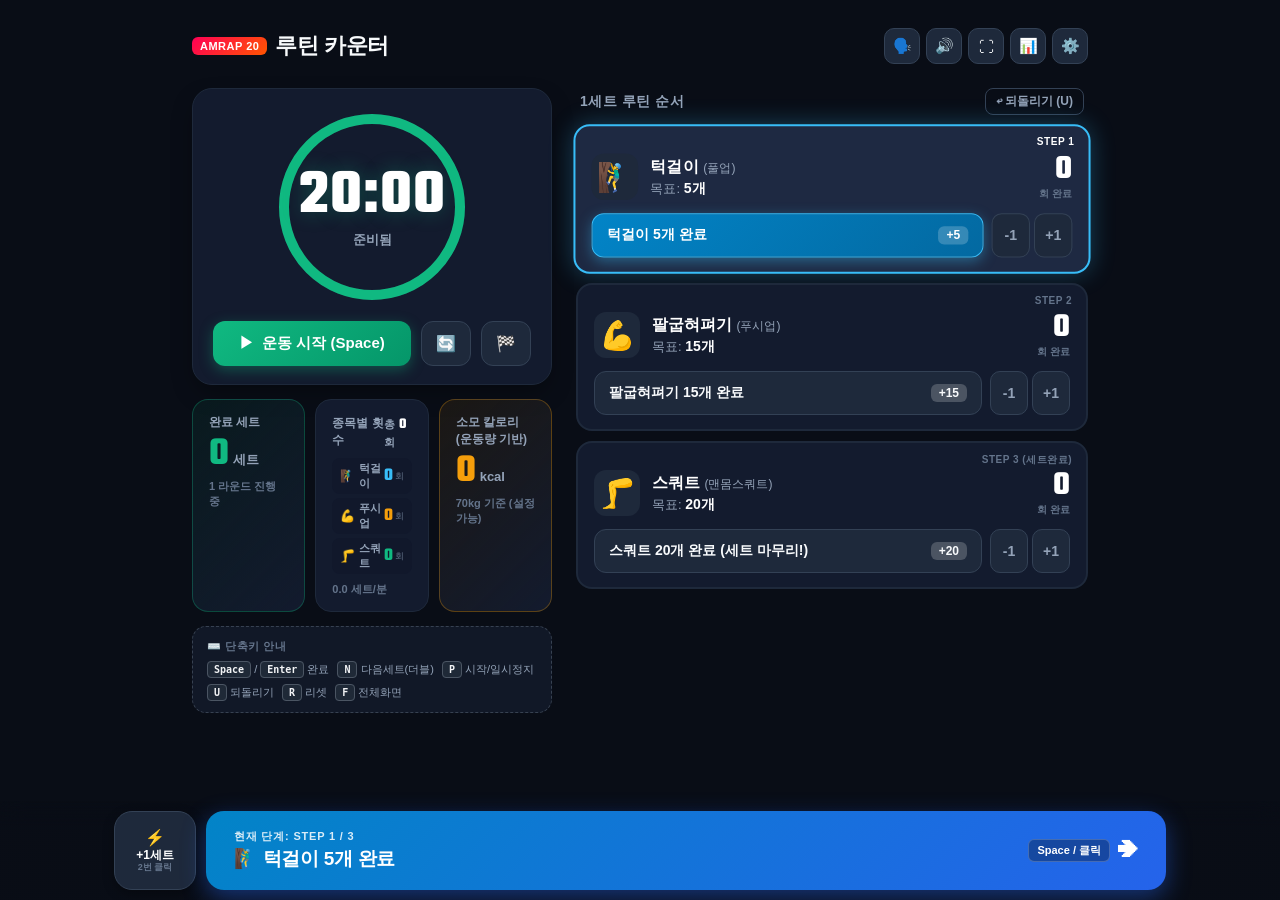
==== commit 17aa90e8: "feat: activity-based calories, detailed reps breakdown, and fast next-set double-click" ====
--- a/android/app/src/main/assets/index.html
+++ b/android/app/src/main/assets/index.html
@@ -91,17 +91,34 @@
               <span id="statCurrentRound" class="stat-sub">1 라운드 진행 중</span>
             </div>
 
-            <div class="stat-box">
-              <span class="stat-label">총 횟수</span>
-              <div class="stat-value-wrap">
-                <span id="statTotalReps" class="stat-value">0</span>
-                <span class="stat-unit">회</span>
+            <!-- 항목별 횟수 상세 블록 -->
+            <div class="stat-box breakdown-stat">
+              <div class="breakdown-header">
+                <span class="stat-label">종목별 횟수</span>
+                <span class="total-badge">총 <strong id="statTotalReps">0</strong>회</span>
+              </div>
+              <div class="reps-mini-grid">
+                <div class="mini-rep-item item-pullup">
+                  <span class="m-emoji">🧗‍♂️</span>
+                  <span class="m-name">턱걸이</span>
+                  <span id="statMiniPullup" class="m-count">0</span><small>회</small>
+                </div>
+                <div class="mini-rep-item item-pushup">
+                  <span class="m-emoji">💪</span>
+                  <span class="m-name">푸시업</span>
+                  <span id="statMiniPushup" class="m-count">0</span><small>회</small>
+                </div>
+                <div class="mini-rep-item item-squat">
+                  <span class="m-emoji">🦵</span>
+                  <span class="m-name">스쿼트</span>
+                  <span id="statMiniSquat" class="m-count">0</span><small>회</small>
+                </div>
               </div>
               <span id="statPace" class="stat-sub">0.0 세트/분</span>
             </div>
 
             <div class="stat-box calorie-stat">
-              <span class="stat-label">소모 칼로리 (추정)</span>
+              <span class="stat-label">소모 칼로리 (운동량 기반)</span>
               <div class="stat-value-wrap">
                 <span id="statCalories" class="stat-value calorie-val">0</span>
                 <span class="stat-unit">kcal</span>
@@ -115,6 +132,7 @@
             <div class="hints-title">⌨️ 단축키 안내</div>
             <div class="hints-grid">
               <span><kbd>Space</kbd> / <kbd>Enter</kbd> 완료</span>
+              <span><kbd>N</kbd> 다음세트(더블)</span>
               <span><kbd>P</kbd> 시작/일시정지</span>
               <span><kbd>U</kbd> 되돌리기</span>
               <span><kbd>R</kbd> 리셋</span>
@@ -226,8 +244,18 @@
 
       </div>
 
-      <!-- Bottom Massive Action Button -->
+      <!-- Bottom Massive Action Button + Fast Next Set Button -->
       <div class="bottom-action-bar">
+        <!-- 2회 클릭 시 세트 한 번에 넘기기 버튼 -->
+        <button id="btnFastNextSet" class="btn-fast-next-set" title="실수 방지를 위해 2번 클릭 시 다음 세트로 바로 넘어갑니다">
+          <span class="fast-set-icon">⚡</span>
+          <div class="fast-set-content">
+            <span id="fastSetMainText" class="fast-set-title">+1세트</span>
+            <span id="fastSetSubText" class="fast-set-sub">2번 클릭</span>
+          </div>
+        </button>
+
+        <!-- 기본 단계별 완료 버튼 -->
         <button id="btnMassiveAction" class="btn-massive-action">
           <div class="massive-action-content">
             <span id="massiveActionSubtitle" class="action-subtitle">현재 단계</span>
--- a/android/app/src/main/assets/style.css
+++ b/android/app/src/main/assets/style.css
@@ -328,6 +328,85 @@
   color: var(--text-muted);
 }
 
+/* Breakdown Stat Box */
+.stat-box.breakdown-stat {
+  display: flex;
+  flex-direction: column;
+  justify-content: space-between;
+  gap: 8px;
+}
+
+.breakdown-header {
+  display: flex;
+  justify-content: space-between;
+  align-items: center;
+}
+
+.total-badge {
+  font-size: 11px;
+  font-weight: 600;
+  color: var(--text-secondary);
+}
+
+.total-badge strong {
+  color: #fff;
+  font-family: var(--font-numeric);
+  font-size: 15px;
+}
+
+.reps-mini-grid {
+  display: flex;
+  flex-direction: column;
+  gap: 4px;
+}
+
+.mini-rep-item {
+  display: flex;
+  align-items: center;
+  justify-content: space-between;
+  background: rgba(15, 23, 42, 0.6);
+  border-radius: 8px;
+  padding: 3px 8px;
+  font-size: 11px;
+}
+
+.mini-rep-item .m-emoji {
+  font-size: 12px;
+  margin-right: 4px;
+}
+
+.mini-rep-item .m-name {
+  flex: 1;
+  color: var(--text-secondary);
+  font-weight: 600;
+}
+
+.mini-rep-item .m-count {
+  font-family: var(--font-numeric);
+  font-size: 18px;
+  font-weight: 700;
+  color: #fff;
+  line-height: 1;
+}
+
+.mini-rep-item small {
+  font-size: 9px;
+  color: var(--text-muted);
+  margin-left: 2px;
+}
+
+.mini-rep-item.item-pullup .m-count {
+  color: var(--color-pullup);
+}
+
+.mini-rep-item.item-pushup .m-count {
+  color: var(--color-pushup);
+}
+
+.mini-rep-item.item-squat .m-count {
+  color: var(--color-squat);
+}
+
 /* Keyboard Hints */
 .keyboard-hints {
   background: #111827;
@@ -625,7 +704,7 @@
   transform: scale(0.92);
 }
 
-/* Bottom Massive Action Button */
+/* Bottom Massive Action Button & Fast Next Set Button */
 .bottom-action-bar {
   position: fixed;
   bottom: 0;
@@ -637,10 +716,87 @@
   z-index: 100;
   display: flex;
   justify-content: center;
+  align-items: stretch;
+  gap: 10px;
+}
+
+.btn-fast-next-set {
+  flex-shrink: 0;
+  width: 82px;
+  background: #1e293b;
+  border: 1.5px solid #334155;
+  border-radius: 18px;
+  color: var(--text-secondary);
+  display: flex;
+  flex-direction: column;
+  align-items: center;
+  justify-content: center;
+  gap: 2px;
+  padding: 8px 6px;
+  cursor: pointer;
+  transition: all 0.2s cubic-bezier(0.16, 1, 0.3, 1);
+  box-shadow: 0 4px 12px rgba(0, 0, 0, 0.3);
+}
+
+.btn-fast-next-set:hover {
+  background: #334155;
+  border-color: #475569;
+  color: #fff;
+}
+
+.btn-fast-next-set:active {
+  transform: scale(0.94);
+}
+
+.fast-set-icon {
+  font-size: 16px;
+}
+
+.fast-set-content {
+  display: flex;
+  flex-direction: column;
+  align-items: center;
+  line-height: 1.1;
+}
+
+.fast-set-title {
+  font-size: 12px;
+  font-weight: 800;
+  color: #fff;
+}
+
+.fast-set-sub {
+  font-size: 9px;
+  font-weight: 600;
+  color: var(--text-muted);
+}
+
+/* Fast Next Set Confirm Mode (Pulsing) */
+@keyframes fastSetPulse {
+  0% { transform: scale(1); box-shadow: 0 0 0 0 rgba(239, 68, 68, 0.7); }
+  50% { transform: scale(1.04); box-shadow: 0 0 16px 4px rgba(245, 158, 11, 0.8); }
+  100% { transform: scale(1); box-shadow: 0 0 0 0 rgba(239, 68, 68, 0.7); }
+}
+
+.btn-fast-next-set.confirm-mode {
+  background: linear-gradient(135deg, #f59e0b, #ef4444);
+  border-color: #fca5a5;
+  color: #ffffff;
+  animation: fastSetPulse 0.9s infinite ease-in-out;
+}
+
+.btn-fast-next-set.confirm-mode .fast-set-title {
+  color: #ffffff;
+  font-weight: 900;
+}
+
+.btn-fast-next-set.confirm-mode .fast-set-sub {
+  color: #fef08a;
+  font-weight: 800;
 }
 
 .btn-massive-action {
-  width: 100%;
+  flex: 1;
   max-width: 500px;
   background: linear-gradient(135deg, #0284c7, #2563eb);
   color: white;
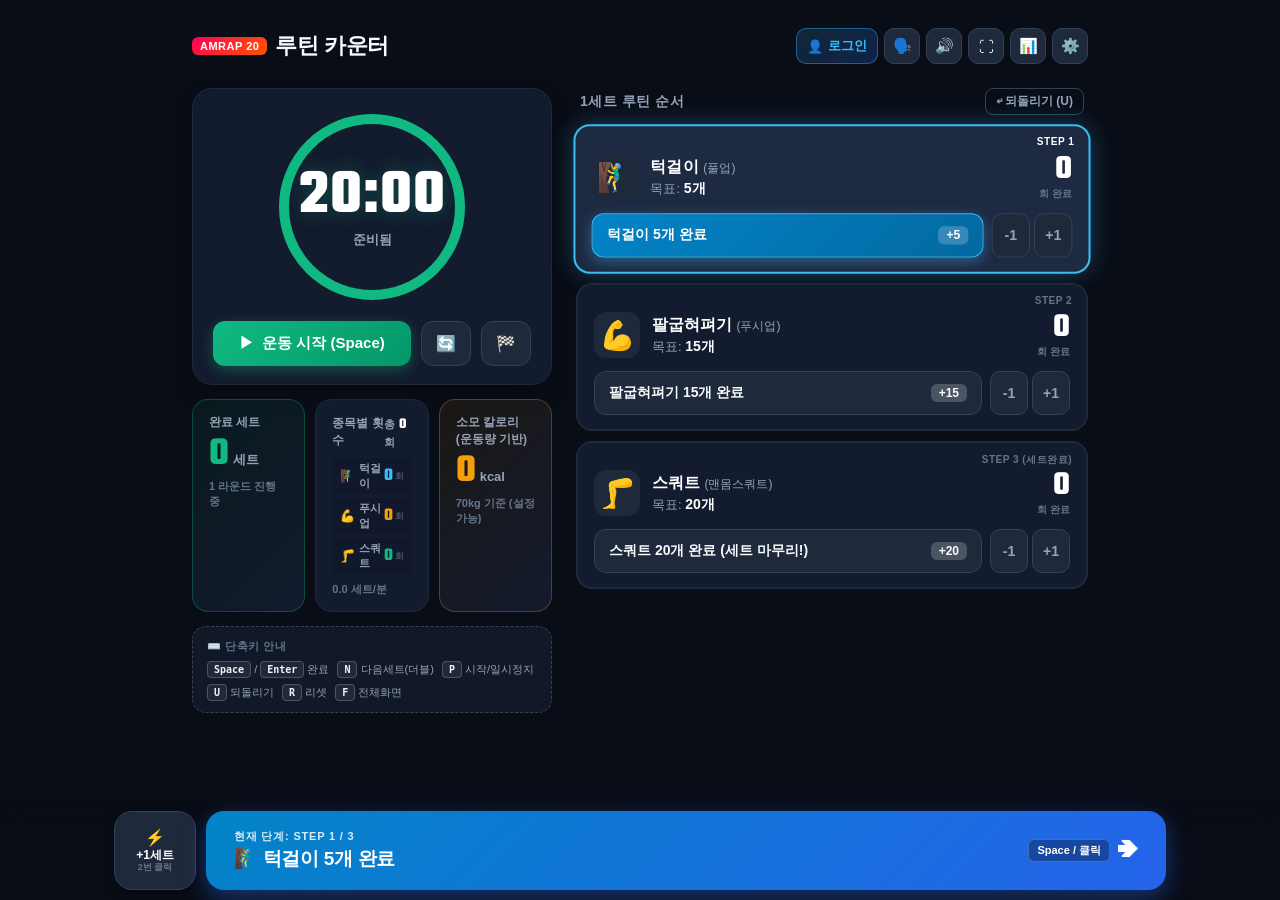
==== commit 22c667fd: "feat: integrate Firebase Authentication and Cloud Firestore for personal workout sync" ====
--- a/android/app/src/main/assets/index.html
+++ b/android/app/src/main/assets/index.html
@@ -28,6 +28,20 @@
           <h1>루틴 카운터</h1>
         </div>
         <div class="header-right">
+          <!-- 사용자 계정 / 로그인 버튼 -->
+          <div id="authContainer" class="auth-header-container">
+            <button id="btnOpenAuth" class="btn-auth-header" title="로그인하여 개인별 기록 클라우드 동기화">
+              <span class="auth-icon">👤</span>
+              <span class="auth-text">로그인</span>
+            </button>
+            <div id="userProfileChip" class="user-profile-chip" style="display: none;">
+              <img id="userAvatar" class="user-avatar" src="" alt="user" style="display:none;">
+              <span id="userAvatarFallback" class="user-avatar-fallback">👤</span>
+              <span id="userName" class="user-name">사용자</span>
+              <button id="btnLogout" class="btn-mini-logout" title="로그아웃">로그아웃</button>
+            </div>
+          </div>
+
           <button id="btnVoiceToggle" class="icon-btn" aria-label="음성 코치 토글" title="음성 코치 (TTS) 켜기/끄기">
             <span class="icon">🗣️</span>
           </button>
@@ -512,9 +526,78 @@
         </div>
       </div>
 
+      <!-- User Auth & Cloud Sync Modal -->
+      <div id="modalAuth" class="modal-overlay">
+        <div class="modal-card">
+          <div class="modal-header">
+            <div class="modal-icon">👤</div>
+            <h2 id="authModalTitle">사용자 로그인 & 클라우드 연동</h2>
+            <p id="authModalSubtitle">로그인하면 스마트폰, 태블릿, PC 어디서든 내 기록이 연동됩니다.</p>
+          </div>
+          <div class="modal-body auth-modal-body">
+            
+            <!-- Google 1-Click Login Button -->
+            <button id="btnGoogleLogin" class="btn-google-login">
+              <svg class="google-icon" viewBox="0 0 24 24" width="20" height="20">
+                <path fill="#4285F4" d="M22.56 12.25c0-.78-.07-1.53-.2-2.25H12v4.26h5.92c-.26 1.37-1.04 2.53-2.21 3.31v2.77h3.57c2.08-1.92 3.28-4.74 3.28-8.09z"/>
+                <path fill="#34A853" d="M12 23c2.97 0 5.46-.98 7.28-2.66l-3.57-2.77c-.98.66-2.23 1.06-3.71 1.06-2.86 0-5.29-1.93-6.16-4.53H2.18v2.84C3.99 20.53 7.7 23 12 23z"/>
+                <path fill="#FBBC05" d="M5.84 14.09c-.22-.66-.35-1.36-.35-2.09s.13-1.43.35-2.09V7.06H2.18C1.43 8.55 1 10.22 1 12s.43 3.45 1.18 4.94l2.85-2.22.81-.63z"/>
+                <path fill="#EA4335" d="M12 5.38c1.62 0 3.06.56 4.21 1.64l3.15-3.15C17.45 2.09 14.97 1 12 1 7.7 1 3.99 3.47 2.18 7.06l3.66 2.84c.87-2.6 3.3-4.52 6.16-4.52z"/>
+              </svg>
+              <span>Google 계정으로 1초 로그인</span>
+            </button>
+
+            <div class="auth-divider">
+              <span>또는 이메일로 시작</span>
+            </div>
+
+            <!-- Email / Password Form -->
+            <form id="formEmailAuth" class="email-auth-form" onsubmit="return false;">
+              <div class="setting-group" id="groupDisplayName" style="display:none;">
+                <label for="authDisplayName">이름 / 닉네임</label>
+                <input type="text" id="authDisplayName" class="input-modern" placeholder="예: 지훈" autocomplete="name">
+              </div>
+              <div class="setting-group">
+                <label for="authEmail">이메일 주소</label>
+                <input type="email" id="authEmail" class="input-modern" placeholder="user@example.com" required autocomplete="email">
+              </div>
+              <div class="setting-group">
+                <label for="authPassword">비밀번호</label>
+                <input type="password" id="authPassword" class="input-modern" placeholder="6자리 이상 비밀번호" required autocomplete="current-password">
+              </div>
+
+              <div id="authErrorMessage" class="auth-error" style="display:none;"></div>
+
+              <button type="submit" id="btnSubmitEmailAuth" class="btn-modal-primary" style="margin-top: 6px;">
+                로그인
+              </button>
+            </form>
+
+            <div class="auth-mode-switch">
+              <span id="authModeQuestion">계정이 없으신가요?</span>
+              <button type="button" id="btnToggleAuthMode" class="btn-text-link">회원가입하기</button>
+            </div>
+
+            <!-- Firebase Setup Notice (if not configured yet) -->
+            <div id="firebaseNoticeBox" class="firebase-notice-box" style="display:none;">
+              <div class="fnb-title">⚙️ Firebase 설정 안내</div>
+              <p>Firebase 무료 키가 등록되면 로그인 및 실시간 클라우드 DB가 즉시 활성화됩니다. 현재는 오프라인 로컬 저장소로 안전하게 동작 중입니다.</p>
+            </div>
+          </div>
+          <div class="modal-footer">
+            <button id="btnCloseAuth" class="btn-modal-secondary">닫기 (게스트로 이용)</button>
+          </div>
+        </div>
+      </div>
+
     </div>
   </div>
 
+  <!-- Firebase v10 Compat SDK (CDN) -->
+  <script src="https://www.gstatic.com/firebasejs/10.12.0/firebase-app-compat.js"></script>
+  <script src="https://www.gstatic.com/firebasejs/10.12.0/firebase-auth-compat.js"></script>
+  <script src="https://www.gstatic.com/firebasejs/10.12.0/firebase-firestore-compat.js"></script>
+  <script src="firebase-config.js"></script>
   <script src="app.js"></script>
   <script>
     // Register Service Worker for PWA
--- a/android/app/src/main/assets/style.css
+++ b/android/app/src/main/assets/style.css
@@ -88,6 +88,84 @@
 .header-right {
   display: flex;
   gap: 6px;
+  align-items: center;
+}
+
+/* User Auth Header & Profile Chip */
+.auth-header-container {
+  display: flex;
+  align-items: center;
+}
+
+.btn-auth-header {
+  background: linear-gradient(135deg, rgba(56, 189, 248, 0.15), rgba(37, 99, 235, 0.25));
+  border: 1px solid rgba(56, 189, 248, 0.4);
+  color: #38bdf8;
+  height: 36px;
+  padding: 0 10px;
+  border-radius: 10px;
+  font-size: 13px;
+  font-weight: 700;
+  display: flex;
+  align-items: center;
+  gap: 5px;
+  cursor: pointer;
+  transition: all 0.15s ease;
+}
+
+.btn-auth-header:hover {
+  background: rgba(56, 189, 248, 0.3);
+  border-color: #38bdf8;
+  color: #fff;
+}
+
+.user-profile-chip {
+  background: #1e293b;
+  border: 1px solid #334155;
+  border-radius: 10px;
+  height: 36px;
+  padding: 0 8px;
+  display: flex;
+  align-items: center;
+  gap: 6px;
+  font-size: 12px;
+  color: #fff;
+}
+
+.user-avatar {
+  width: 22px;
+  height: 22px;
+  border-radius: 50%;
+  object-fit: cover;
+}
+
+.user-avatar-fallback {
+  font-size: 14px;
+}
+
+.user-name {
+  font-weight: 700;
+  max-width: 70px;
+  overflow: hidden;
+  text-overflow: ellipsis;
+  white-space: nowrap;
+}
+
+.btn-mini-logout {
+  background: #334155;
+  border: none;
+  color: var(--text-secondary);
+  font-size: 10px;
+  font-weight: 700;
+  padding: 3px 6px;
+  border-radius: 6px;
+  cursor: pointer;
+  transition: all 0.12s ease;
+}
+
+.btn-mini-logout:hover {
+  background: #ef4444;
+  color: #fff;
 }
 
 .icon-btn {
@@ -112,6 +190,107 @@
 
 .icon-btn:active {
   transform: scale(0.92);
+}
+
+/* Auth Modal Styles */
+.btn-google-login {
+  width: 100%;
+  background: #ffffff;
+  color: #1f2937;
+  border: none;
+  border-radius: 12px;
+  padding: 12px 16px;
+  font-size: 14px;
+  font-weight: 700;
+  display: flex;
+  align-items: center;
+  justify-content: center;
+  gap: 10px;
+  cursor: pointer;
+  transition: all 0.15s ease;
+  box-shadow: 0 2px 8px rgba(0, 0, 0, 0.2);
+}
+
+.btn-google-login:hover {
+  background: #f3f4f6;
+  transform: translateY(-1px);
+}
+
+.auth-divider {
+  display: flex;
+  align-items: center;
+  text-align: center;
+  margin: 16px 0 12px;
+  color: var(--text-muted);
+  font-size: 12px;
+}
+
+.auth-divider::before, .auth-divider::after {
+  content: '';
+  flex: 1;
+  border-bottom: 1px solid #334155;
+}
+
+.auth-divider span {
+  padding: 0 10px;
+}
+
+.email-auth-form {
+  display: flex;
+  flex-direction: column;
+  gap: 10px;
+}
+
+.auth-error {
+  background: rgba(239, 68, 68, 0.15);
+  border: 1px solid #ef4444;
+  color: #fca5a5;
+  padding: 8px 12px;
+  border-radius: 8px;
+  font-size: 12px;
+  line-height: 1.4;
+}
+
+.auth-mode-switch {
+  display: flex;
+  justify-content: center;
+  align-items: center;
+  gap: 6px;
+  margin-top: 14px;
+  font-size: 12px;
+  color: var(--text-secondary);
+}
+
+.btn-text-link {
+  background: none;
+  border: none;
+  color: #38bdf8;
+  font-weight: 700;
+  cursor: pointer;
+  text-decoration: underline;
+  padding: 0;
+}
+
+.firebase-notice-box {
+  background: rgba(30, 41, 59, 0.8);
+  border: 1px dashed #475569;
+  border-radius: 10px;
+  padding: 10px 12px;
+  margin-top: 14px;
+}
+
+.fnb-title {
+  font-size: 12px;
+  font-weight: 700;
+  color: #f59e0b;
+  margin-bottom: 4px;
+}
+
+.firebase-notice-box p {
+  font-size: 11px;
+  color: var(--text-secondary);
+  line-height: 1.4;
+  margin: 0;
 }
 
 /* Main Content Grid */
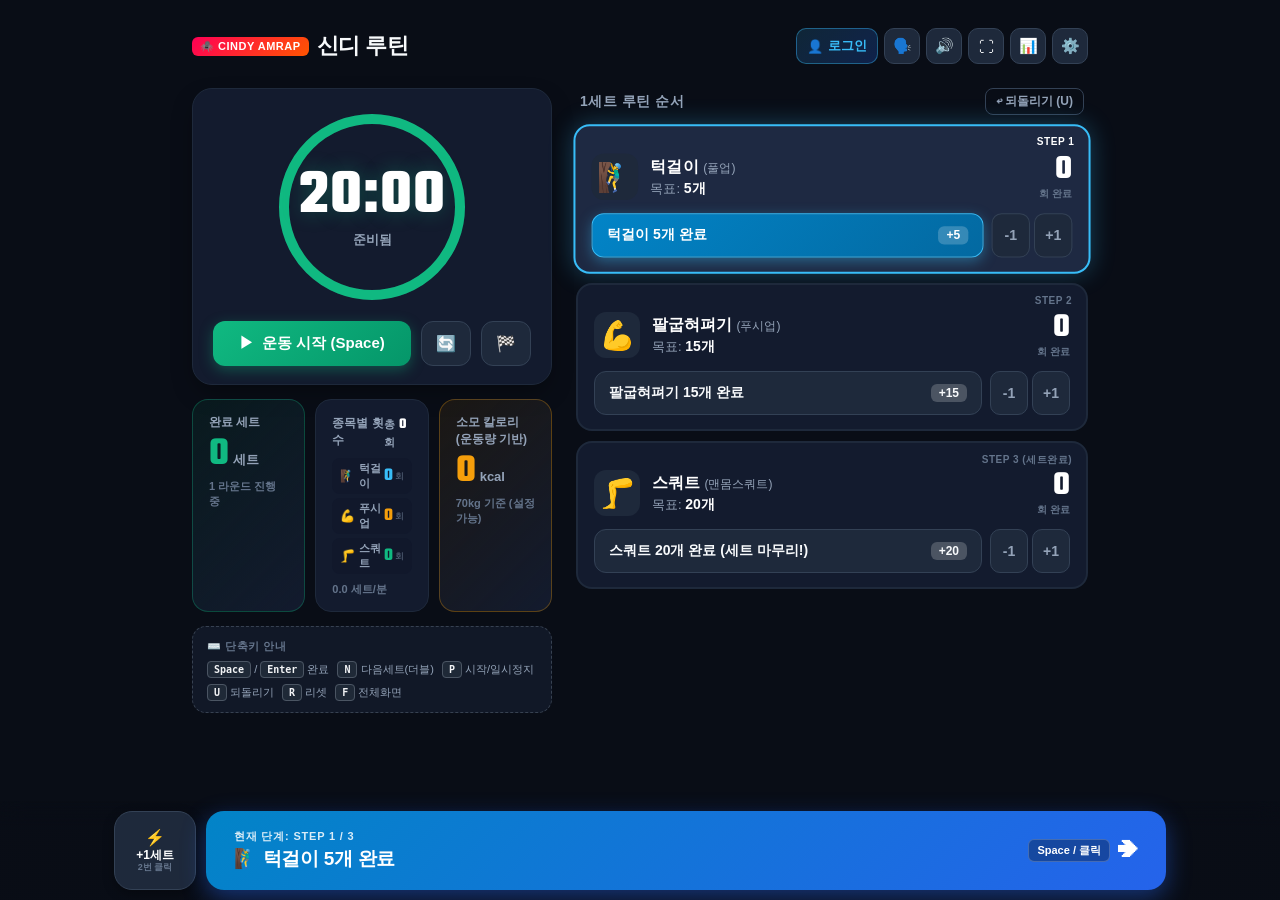
==== commit 47f9348a: "feat: rebrand to Cindy (Spider-Man Routine) and generate Google Play Store release AAB/APK with priv" ====
--- a/android/app/src/main/assets/index.html
+++ b/android/app/src/main/assets/index.html
@@ -6,8 +6,8 @@
   <meta name="theme-color" content="#090d16">
   <meta name="apple-mobile-web-app-capable" content="yes">
   <meta name="apple-mobile-web-app-status-bar-style" content="black-translucent">
-  <meta name="apple-mobile-web-app-title" content="AMRAP 20">
-  <title>20분 AMRAP 운동 카운터</title>
+  <meta name="apple-mobile-web-app-title" content="신디 루틴">
+  <title>신디(Cindy) - 20분 스파이더맨 AMRAP 루틴 카운터</title>
   
   <link rel="manifest" href="manifest.json">
   <link rel="icon" type="image/png" href="icons/icon-192.png">
@@ -24,8 +24,8 @@
       <!-- Header -->
       <header class="app-header">
         <div class="header-left">
-          <span class="badge-amrap">AMRAP 20</span>
-          <h1>루틴 카운터</h1>
+          <span class="badge-amrap">🕷️ CINDY AMRAP</span>
+          <h1>신디 루틴</h1>
         </div>
         <div class="header-right">
           <!-- 사용자 계정 / 로그인 버튼 -->
@@ -280,6 +280,49 @@
             <span class="action-arrow">➔</span>
           </div>
         </button>
+      </div>
+
+      <!-- Interstitial Ad Screen (수익 창출 전면 광고 화면) -->
+      <div id="modalInterstitialAd" class="modal-overlay ad-modal-overlay">
+        <div class="ad-modal-card">
+          <div class="ad-top-bar">
+            <span class="sponsored-tag">📢 SPONSORED AD</span>
+            <div class="ad-countdown-wrap">
+              <span id="adCountdownText">5초 후 결과 공개</span>
+              <button id="btnSkipAd" class="btn-skip-ad" disabled>
+                <span id="skipBtnLabel">5초 후 건너뛰기</span> ➔
+              </button>
+            </div>
+          </div>
+
+          <!-- Ad Content Box -->
+          <div class="ad-content-box">
+            <!-- Coupang Partners Sponsor Banner -->
+            <div id="googleAdsenseSlot" class="adsense-slot-container">
+              <!-- 피트니스 맞춤형 고수익 추천 스폰서 배너 -->
+              <a href="https://link.coupang.com/a/gDkieyYnMP" target="_blank" rel="noopener noreferrer" class="fitness-sponsor-banner">
+                <div class="ad-banner-badge">🔥 운동 직후 30분 골든타임!</div>
+                <div class="ad-banner-main">
+                  <div class="ad-banner-emoji">🥤</div>
+                  <div class="ad-banner-info">
+                    <h4>근손실 방지! 100% WPI 프리미엄 단백질 쉐이크</h4>
+                    <p>오늘의 턱걸이 & 스쿼트 근성장을 200% 극대화하는 단백질 보충 가이드</p>
+                    <span class="ad-cta-btn">스폰서 특가 보러가기 ➔</span>
+                  </div>
+                </div>
+                <div class="coupang-partners-disclaimer">이 포스팅은 쿠팡 파트너스 활동의 일환으로, 이에 따른 일정액의 수수료를 제공받습니다.</div>
+              </a>
+            </div>
+          </div>
+
+          <!-- Ad Bottom Bar -->
+          <div class="ad-bottom-bar">
+            <span class="ad-notice-text">광고 수익은 AMRAP 루틴 카운터의 무료 서비스 유지 및 서버 운영에 사용됩니다 🙏</span>
+            <button id="btnProceedToResults" class="btn-proceed-results" style="display:none;">
+              🏆 운동 결과 및 성과 분석 보기 ➔
+            </button>
+          </div>
+        </div>
       </div>
 
       <!-- Workout Summary Modal -->
--- a/android/app/src/main/assets/style.css
+++ b/android/app/src/main/assets/style.css
@@ -1702,4 +1702,213 @@
   }
 }
 
-
+/* Interstitial Ad Screen Styles */
+.ad-modal-overlay {
+  z-index: 1100;
+  background: rgba(4, 6, 11, 0.92);
+  backdrop-filter: blur(16px);
+}
+
+.ad-modal-card {
+  background: #0f172a;
+  border: 1px solid #334155;
+  border-radius: 24px;
+  width: 100%;
+  max-width: 480px;
+  overflow: hidden;
+  box-shadow: 0 20px 48px rgba(0, 0, 0, 0.7);
+  display: flex;
+  flex-direction: column;
+}
+
+.ad-top-bar {
+  display: flex;
+  justify-content: space-between;
+  align-items: center;
+  padding: 12px 18px;
+  background: #1e293b;
+  border-bottom: 1px solid #334155;
+}
+
+.sponsored-tag {
+  font-size: 11px;
+  font-weight: 800;
+  color: #94a3b8;
+  letter-spacing: 0.8px;
+}
+
+.ad-countdown-wrap {
+  display: flex;
+  align-items: center;
+  gap: 8px;
+}
+
+#adCountdownText {
+  font-size: 12px;
+  color: #38bdf8;
+  font-weight: 700;
+}
+
+.btn-skip-ad {
+  background: #334155;
+  border: 1px solid #475569;
+  color: #94a3b8;
+  font-size: 12px;
+  font-weight: 700;
+  padding: 5px 12px;
+  border-radius: 8px;
+  cursor: not-allowed;
+  transition: all 0.2s ease;
+}
+
+.btn-skip-ad:not(:disabled) {
+  background: linear-gradient(135deg, #10b981, #059669);
+  border-color: #34d399;
+  color: #ffffff;
+  cursor: pointer;
+  box-shadow: 0 0 12px rgba(16, 185, 129, 0.4);
+}
+
+.btn-skip-ad:not(:disabled):hover {
+  filter: brightness(1.1);
+  transform: scale(1.03);
+}
+
+.ad-content-box {
+  padding: 20px 18px;
+  display: flex;
+  flex-direction: column;
+  align-items: center;
+  justify-content: center;
+  min-height: 240px;
+}
+
+.adsense-slot-container {
+  width: 100%;
+}
+
+.fitness-sponsor-banner {
+  display: block;
+  text-decoration: none;
+  background: linear-gradient(135deg, #1e293b, #0f172a);
+  border: 1.5px solid #38bdf8;
+  border-radius: 18px;
+  padding: 16px;
+  box-shadow: 0 8px 24px rgba(56, 189, 248, 0.15);
+  transition: all 0.2s ease;
+  position: relative;
+  overflow: hidden;
+}
+
+.fitness-sponsor-banner:hover {
+  transform: translateY(-2px);
+  border-color: #60a5fa;
+  box-shadow: 0 12px 32px rgba(56, 189, 248, 0.3);
+}
+
+.ad-banner-badge {
+  display: inline-block;
+  background: linear-gradient(135deg, #ef4444, #f59e0b);
+  color: #ffffff;
+  font-size: 11px;
+  font-weight: 900;
+  padding: 3px 8px;
+  border-radius: 6px;
+  margin-bottom: 10px;
+  letter-spacing: -0.2px;
+}
+
+.ad-banner-main {
+  display: flex;
+  gap: 14px;
+  align-items: center;
+}
+
+.ad-banner-emoji {
+  font-size: 40px;
+  background: #0b1329;
+  width: 64px;
+  height: 64px;
+  border-radius: 16px;
+  display: flex;
+  align-items: center;
+  justify-content: center;
+  flex-shrink: 0;
+  border: 1px solid #1e293b;
+}
+
+.ad-banner-info h4 {
+  font-size: 15px;
+  font-weight: 800;
+  color: #ffffff;
+  line-height: 1.3;
+  margin-bottom: 4px;
+}
+
+.ad-banner-info p {
+  font-size: 12px;
+  color: #94a3b8;
+  line-height: 1.4;
+  margin-bottom: 10px;
+}
+
+.ad-cta-btn {
+  display: inline-block;
+  background: #38bdf8;
+  color: #0f172a;
+  font-size: 12px;
+  font-weight: 800;
+  padding: 6px 14px;
+  border-radius: 8px;
+  transition: all 0.15s ease;
+}
+
+.coupang-partners-disclaimer {
+  font-size: 9.5px;
+  color: #64748b;
+  margin-top: 12px;
+  line-height: 1.3;
+  border-top: 1px dashed rgba(100, 116, 139, 0.3);
+  padding-top: 6px;
+}
+
+.fitness-sponsor-banner:hover .ad-cta-btn {
+  background: #ffffff;
+}
+
+.ad-bottom-bar {
+  padding: 12px 18px 16px;
+  background: #0b1120;
+  border-top: 1px solid #1e293b;
+  display: flex;
+  flex-direction: column;
+  align-items: center;
+  gap: 10px;
+  text-align: center;
+}
+
+.ad-notice-text {
+  font-size: 11px;
+  color: var(--text-muted);
+}
+
+.btn-proceed-results {
+  width: 100%;
+  background: linear-gradient(135deg, #2563eb, #0284c7);
+  border: none;
+  color: #ffffff;
+  padding: 14px 18px;
+  border-radius: 14px;
+  font-size: 15px;
+  font-weight: 800;
+  cursor: pointer;
+  transition: all 0.15s ease;
+  box-shadow: 0 4px 16px rgba(37, 99, 235, 0.4);
+}
+
+.btn-proceed-results:hover {
+  filter: brightness(1.1);
+  transform: translateY(-1px);
+}
+
+
